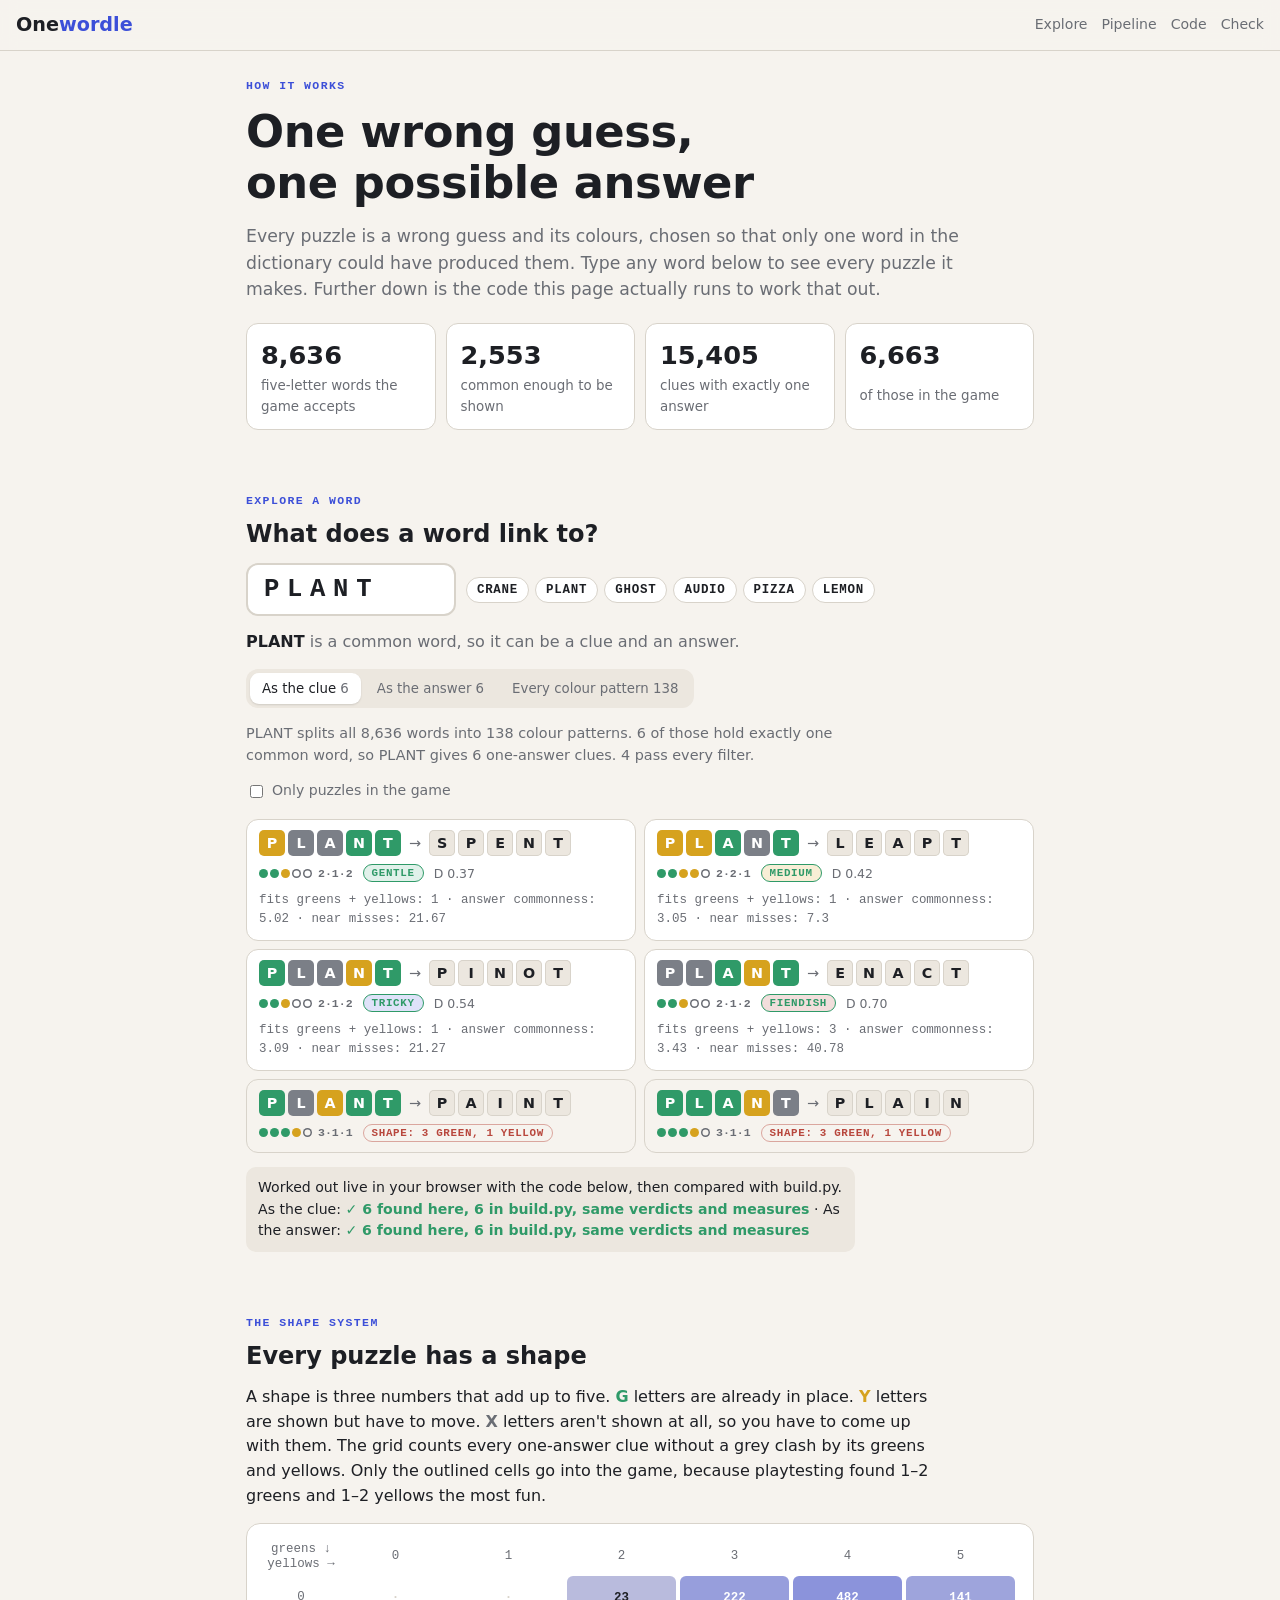
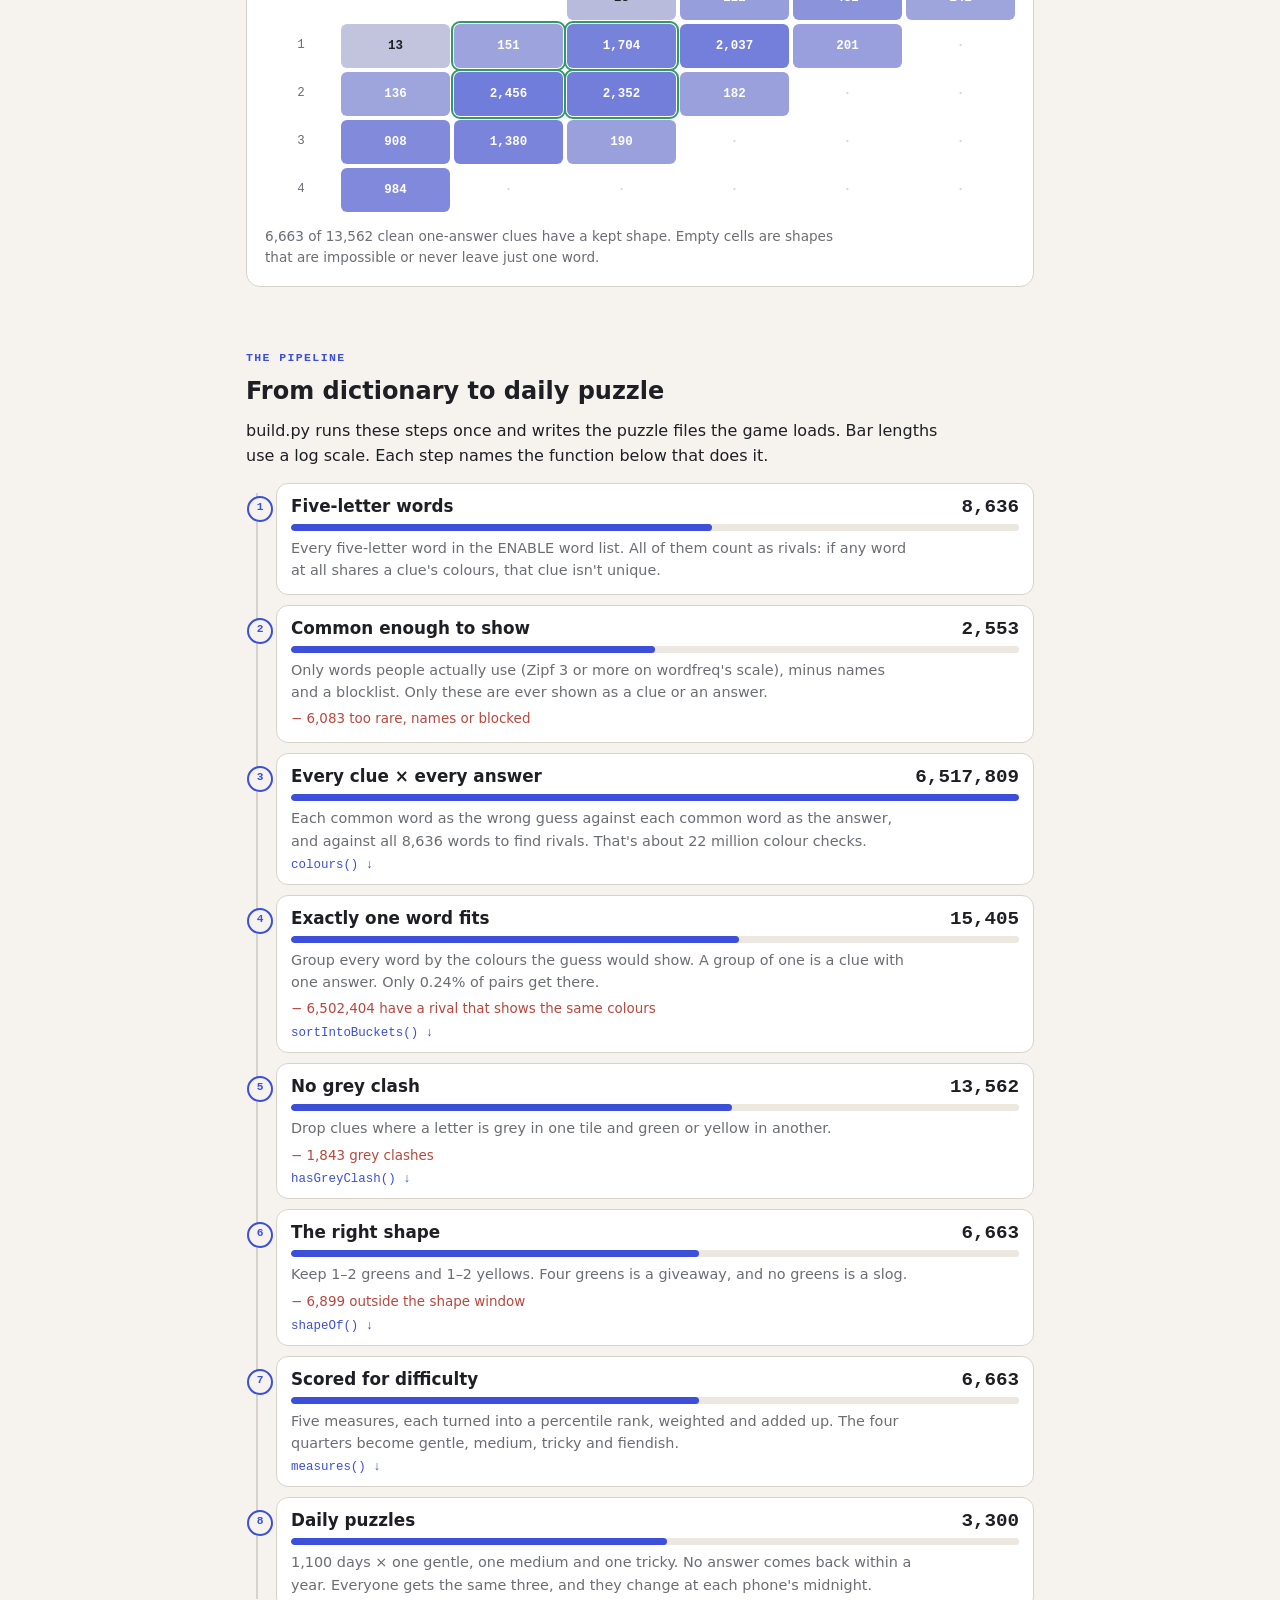
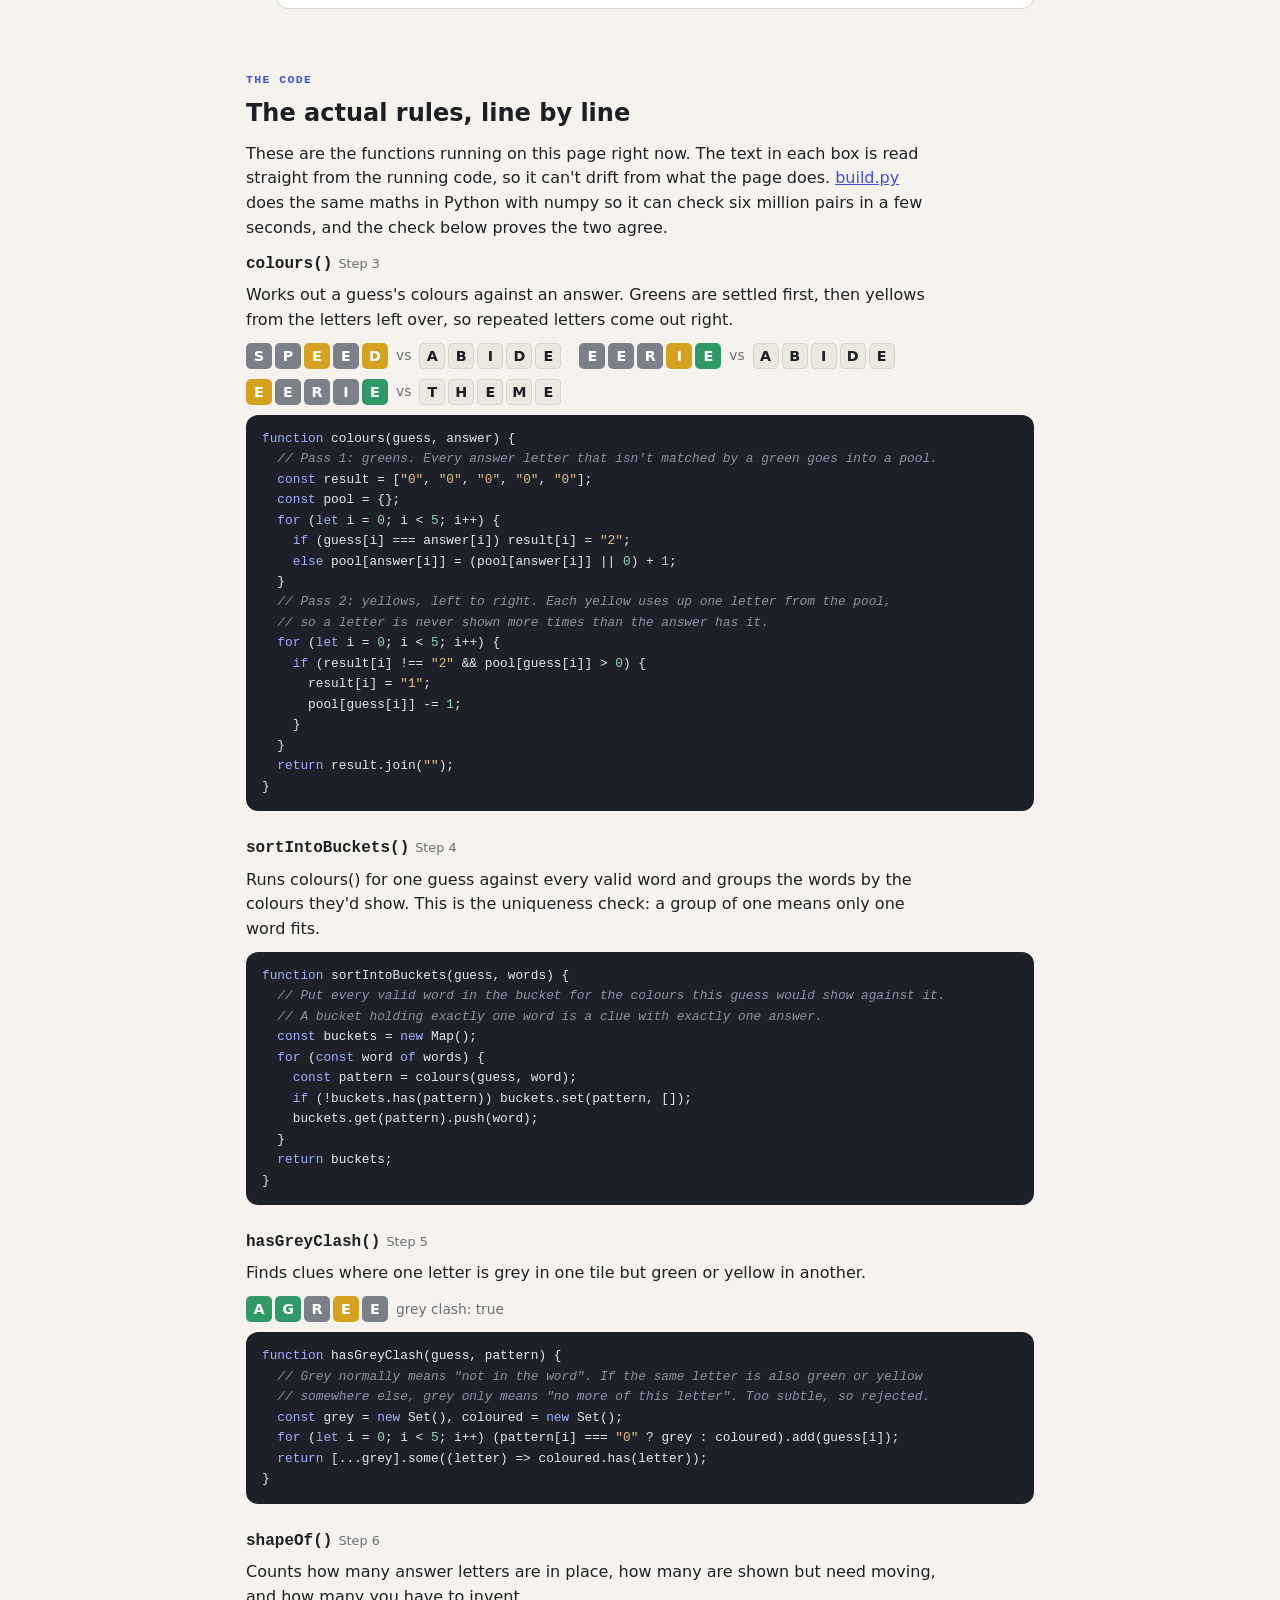
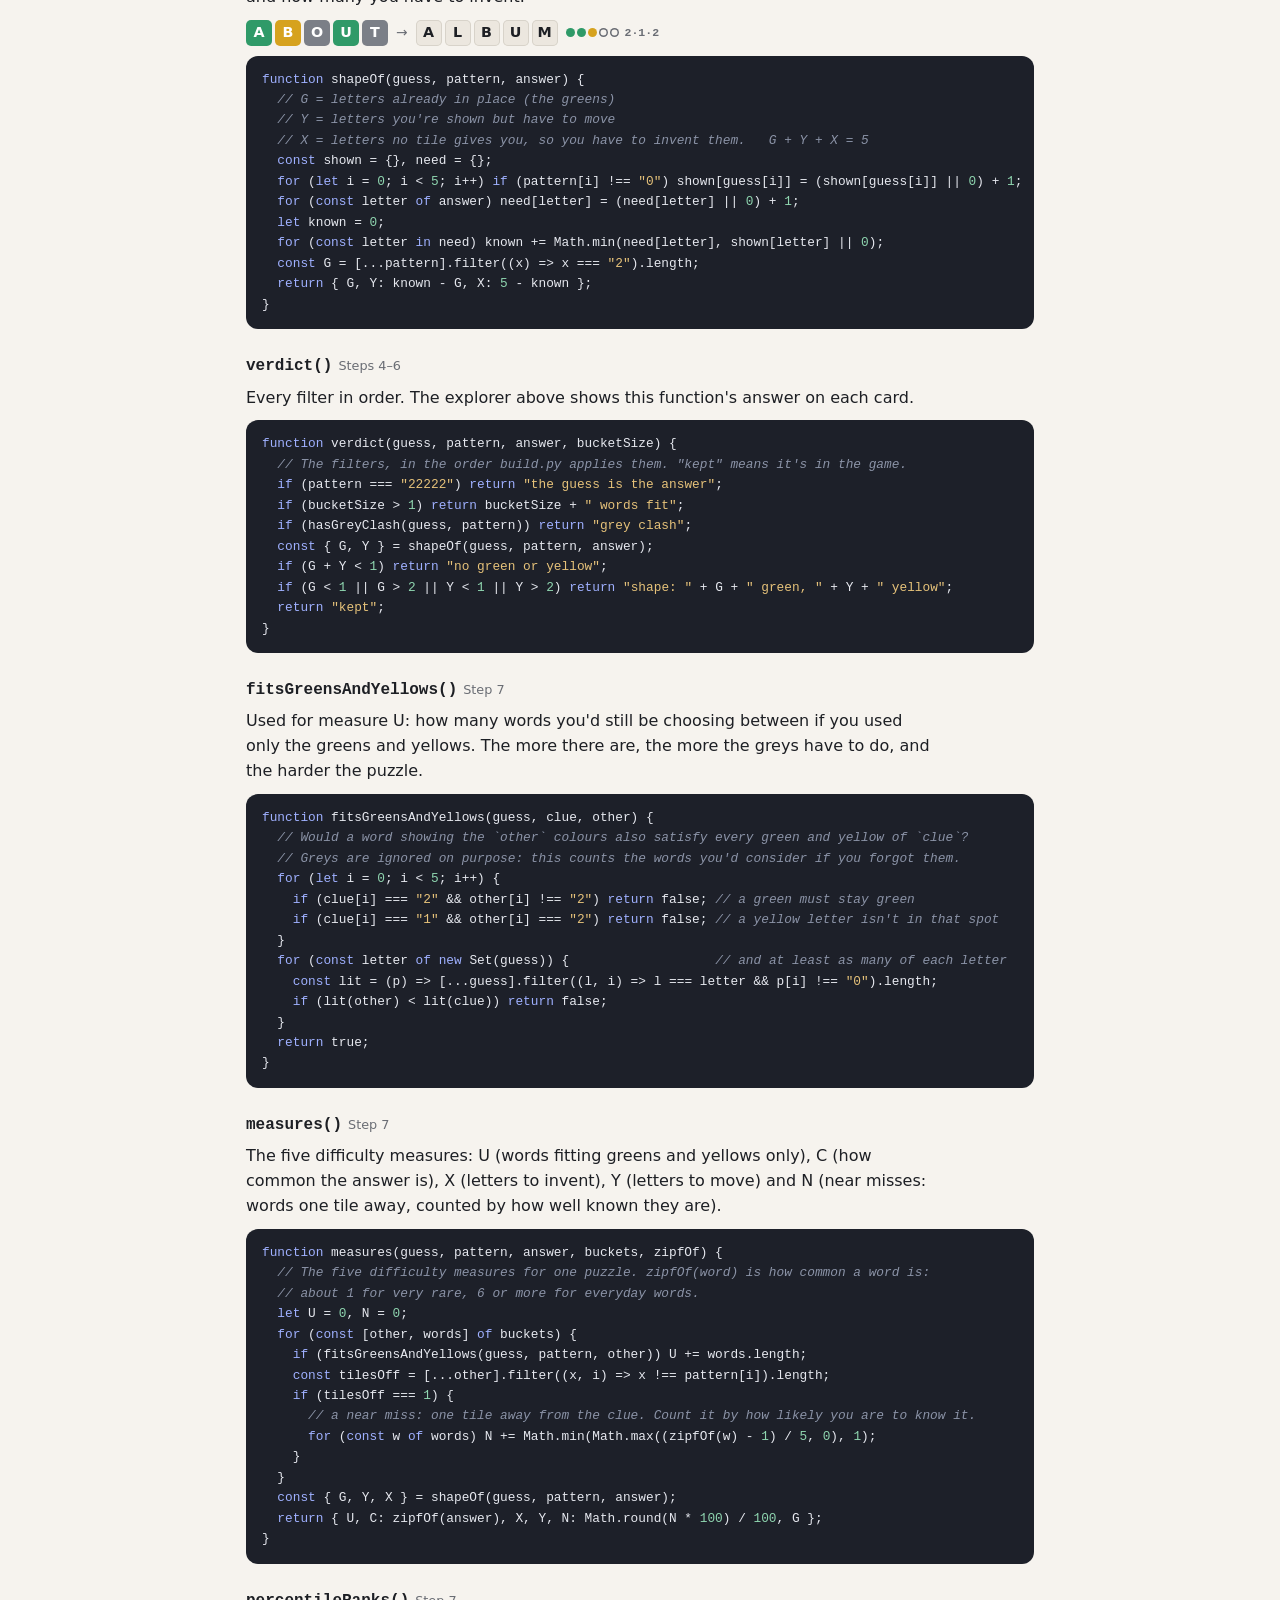
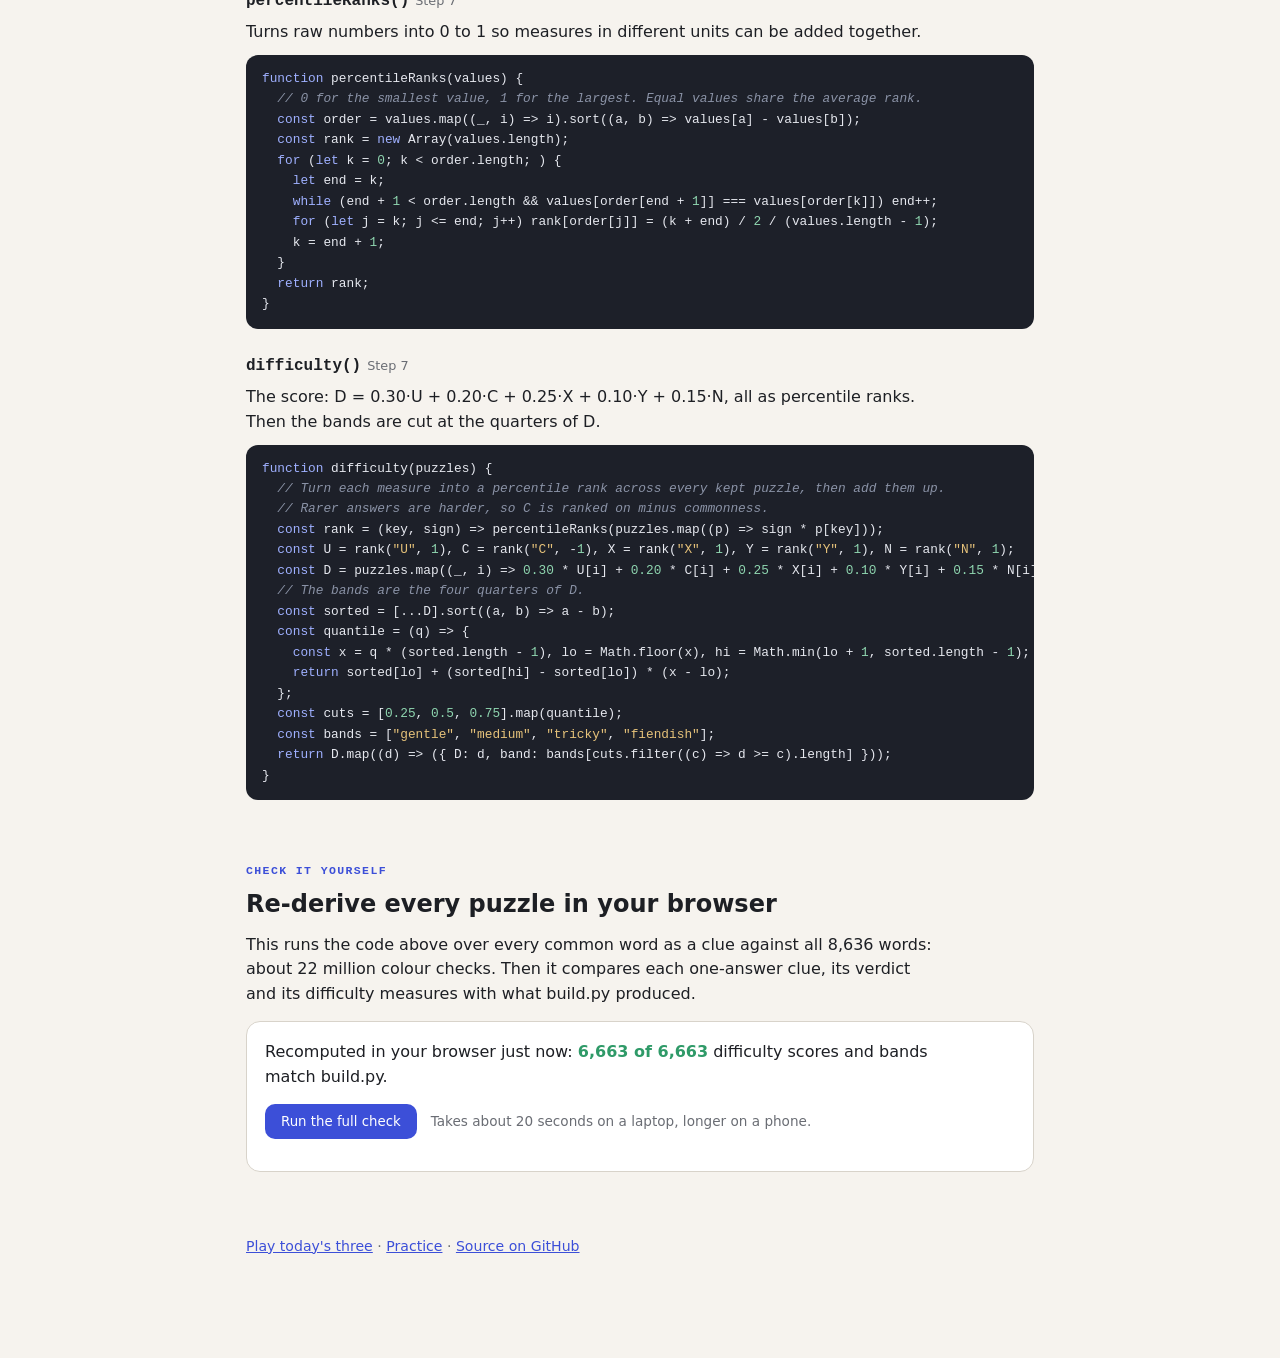
==== docs/how.html @ acbdcfd9 "Add How it works page: word explorer, pipeline, readable rules, in-browser check rules.js holds the " ====
<!doctype html>
<html lang="en">
<head>
<meta charset="utf-8">
<meta name="viewport" content="width=device-width, initial-scale=1, viewport-fit=cover">
<title>How Onewordle Works</title>
<meta name="description" content="Type any five-letter word and see every puzzle it makes, plus the exact code that builds and checks every Onewordle puzzle.">
<meta name="theme-color" content="#3c4fd8">
<link rel="icon" href="favicon.ico" sizes="48x48">
<link rel="apple-touch-icon" href="apple-touch-icon.png">
<link rel="stylesheet" href="how.css">
</head>
<body>
<header class="top">
  <a class="brand" href="./">One<span>wordle</span></a>
  <nav><a href="#explore">Explore</a><a href="#pipeline">Pipeline</a><a href="#code">Code</a><a href="#check">Check</a></nav>
</header>

<div class="wrap">
  <section class="hero">
    <p class="eyebrow">How it works</p>
    <h1>One wrong guess, one possible answer</h1>
    <p class="lead">Every puzzle is a wrong guess and its colours, chosen so that only one word in the dictionary could have produced them. Type any word below to see every puzzle it makes. Further down is the code this page actually runs to work that out.</p>
    <div class="stats" id="stats"></div>
  </section>

  <section id="explore">
    <p class="eyebrow">Explore a word</p>
    <h2>What does a word link to?</h2>
    <div class="finder">
      <input id="word" maxlength="5" autocomplete="off" autocapitalize="none" autocorrect="off" spellcheck="false" inputmode="text" aria-label="Five-letter word" placeholder="plant">
      <div class="chips" id="chips"></div>
    </div>
    <p class="wordinfo" id="wordInfo"></p>
    <div class="seg" role="tablist" id="tabs">
      <button role="tab" data-tab="clue" aria-selected="true">As the clue <span id="nClue"></span></button>
      <button role="tab" data-tab="answer" aria-selected="false">As the answer <span id="nAnswer"></span></button>
      <button role="tab" data-tab="buckets" aria-selected="false">Every colour pattern <span id="nBuckets"></span></button>
    </div>
    <p class="tabnote" id="tabNote"></p>
    <div class="filters" id="filters">
      <label><input type="checkbox" id="onlyKept"> Only puzzles in the game</label>
    </div>
    <div id="results" class="cards"></div>
    <button class="more" id="more" hidden>Show more</button>
    <p class="verify" id="verify"></p>
  </section>

  <section>
    <p class="eyebrow">The shape system</p>
    <h2>Every puzzle has a shape</h2>
    <p>A shape is three numbers that add up to five. <b class="g">G</b> letters are already in place. <b class="y">Y</b> letters are shown but have to move. <b class="x">X</b> letters aren't shown at all, so you have to come up with them. The grid counts every one-answer clue without a grey clash by its greens and yellows. Only the outlined cells go into the game, because playtesting found 1–2 greens and 1–2 yellows the most fun.</p>
    <div class="panel"><div class="scroll"><div class="shapegrid" id="shapeGrid"></div></div>
      <p class="small muted" id="shapeNote"></p></div>
  </section>

  <section id="pipeline">
    <p class="eyebrow">The pipeline</p>
    <h2>From dictionary to daily puzzle</h2>
    <p>build.py runs these steps once and writes the puzzle files the game loads. Bar lengths use a log scale. Each step names the function below that does it.</p>
    <ol class="rail" id="rail"></ol>
  </section>

  <section id="code">
    <p class="eyebrow">The code</p>
    <h2>The actual rules, line by line</h2>
    <p>These are the functions running on this page right now. The text in each box is read straight from the running code, so it can't drift from what the page does. <a href="https://github.com/gavinhaggis/onewordle/blob/main/build.py">build.py</a> does the same maths in Python with numpy so it can check six million pairs in a few seconds, and the check below proves the two agree.</p>
    <div id="fns" class="fns"></div>
  </section>

  <section id="check">
    <p class="eyebrow">Check it yourself</p>
    <h2>Re-derive every puzzle in your browser</h2>
    <p>This runs the code above over every common word as a clue against all 8,636 words: about 22 million colour checks. Then it compares each one-answer clue, its verdict and its difficulty measures with what build.py produced.</p>
    <div class="panel">
      <p id="scoreCheck"></p>
      <div class="auditrow"><button class="primary" id="audit">Run the full check</button><span class="muted small" id="auditNote">Takes about 20 seconds on a laptop, longer on a phone.</span></div>
      <div class="bar" id="auditBar" hidden><i></i></div>
      <p id="auditOut"></p>
    </div>
  </section>

  <footer>
    <a href="./">Play today's three</a> · <a href="practice.html">Practice</a> · <a href="https://github.com/gavinhaggis/onewordle">Source on GitHub</a>
  </footer>
</div>

<script src="words.js"></script>
<script src="how-data.js"></script>
<script src="schedule.js"></script>
<script src="rules.js"></script>
<script src="how.js"></script>
</body>
</html>
---- docs/how.css ----
/* How it works: one reading column; the explorer and code boxes are the two dense parts. */
:root {
  --bg: #f6f3ee; --fg: #1d1f24; --muted: #6a6d74; --line: #d8d3ca; --card: #fff; --soft: #ece7df;
  --green: #2f9a68; --yellow: #d6a21e; --grey: #7b7f87; --accent: #3c4fd8; --drop: #b8473d;
  --code-bg: #1d2029; --code-fg: #e6e8ef; --code-com: #8b93a7; --code-str: #e6c27a; --code-kw: #9fb0ff; --code-num: #8fd6b0;
  --mono: ui-monospace, "SF Mono", Menlo, Consolas, monospace;
}
@media (prefers-color-scheme: dark) {
  :root:not([data-theme="light"]) { --bg: #15171b; --fg: #eceae6; --muted: #9a9ca3; --line: #2d3037; --card: #1e2126;
    --soft: #262a31; --grey: #4a4e56; --accent: #8c9bff; --drop: #e0796f; --code-bg: #0f1116; color-scheme: dark; }
}
:root[data-theme="dark"] { --bg: #15171b; --fg: #eceae6; --muted: #9a9ca3; --line: #2d3037; --card: #1e2126;
  --soft: #262a31; --grey: #4a4e56; --accent: #8c9bff; --drop: #e0796f; --code-bg: #0f1116; color-scheme: dark; }

* { box-sizing: border-box; }
html { scroll-behavior: smooth; scroll-padding-top: 64px; }
body { margin: 0; background: var(--bg); color: var(--fg); font: 16px/1.55 -apple-system, "Segoe UI", system-ui, sans-serif; }
a { color: var(--accent); }
.top { position: sticky; top: 0; z-index: 5; display: flex; justify-content: space-between; align-items: center; gap: 12px;
  padding: 10px max(16px, env(safe-area-inset-left)); background: color-mix(in srgb, var(--bg) 92%, transparent);
  backdrop-filter: blur(8px); border-bottom: 1px solid var(--line); }
.brand { font-weight: 700; font-size: 1.2rem; color: var(--fg); text-decoration: none; }
.brand span { color: var(--accent); }
.top nav { display: flex; gap: 14px; font-size: .88rem; }
.top nav a { color: var(--muted); text-decoration: none; }
.top nav a:hover { color: var(--fg); }
@media (max-width: 420px) { .top nav { gap: 10px; font-size: .8rem; } }

.wrap { max-width: 820px; margin: 0 auto; padding: 28px 16px 80px; display: grid; gap: 64px; }
section { display: grid; gap: 14px; min-width: 0; }
h1, h2, h3 { margin: 0; line-height: 1.15; text-wrap: balance; }
h1 { font-size: clamp(1.9rem, 6vw, 2.8rem); letter-spacing: -.01em; }
h2 { font-size: 1.5rem; }
h3 { font-size: 1.05rem; }
p { margin: 0; max-width: 68ch; }
.lead { font-size: 1.08rem; color: var(--muted); }
.eyebrow { margin: 0; font: 600 .72rem var(--mono); letter-spacing: .12em; text-transform: uppercase; color: var(--accent); }
.muted { color: var(--muted); } .small { font-size: .85rem; }
b.g { color: var(--green); } b.y { color: var(--yellow); } b.x { color: var(--muted); }
.panel { background: var(--card); border: 1px solid var(--line); border-radius: 14px; padding: 18px; display: grid; gap: 14px; min-width: 0; }
.scroll { overflow-x: auto; }

/* stats */
.stats { display: grid; grid-template-columns: repeat(auto-fit, minmax(150px, 1fr)); gap: 10px; margin-top: 6px; }
.stat { background: var(--card); border: 1px solid var(--line); border-radius: 12px; padding: 12px 14px; display: grid; }
.stat b { font-size: 1.6rem; font-variant-numeric: tabular-nums; }
.stat span { color: var(--muted); font-size: .84rem; }

/* tiles */
.tiles { display: inline-flex; gap: 3px; vertical-align: middle; flex: none; }
.t { --ts: 26px; width: var(--ts); height: var(--ts); display: grid; place-items: center; border-radius: 5px;
  font: 700 calc(var(--ts) * .55)/1 -apple-system, system-ui, sans-serif; text-transform: uppercase; color: #fff; }
.t.s0 { background: var(--grey); } .t.s1 { background: var(--yellow); } .t.s2 { background: var(--green); }
.t.plain { background: var(--soft); color: var(--fg); box-shadow: inset 0 0 0 1px var(--line); }
.t.hidden { background: repeating-linear-gradient(135deg, var(--soft) 0 4px, var(--line) 4px 6px); color: var(--muted); }
.lg .t { --ts: 40px; }

/* explorer */
.finder { display: flex; flex-wrap: wrap; gap: 10px; align-items: center; }
#word { font: 700 1.6rem/1 var(--mono); letter-spacing: .3em; text-transform: uppercase; width: 8.2em; padding: 10px 12px 10px 16px;
  border-radius: 12px; border: 2px solid var(--line); background: var(--card); color: var(--fg); }
#word:focus { outline: none; border-color: var(--accent); }
.chips { display: flex; flex-wrap: wrap; gap: 6px; }
.chip { font: 600 .78rem var(--mono); text-transform: uppercase; letter-spacing: .06em; padding: 5px 10px; border-radius: 99px;
  border: 1px solid var(--line); background: var(--card); color: var(--fg); cursor: pointer; }
.wordinfo { color: var(--muted); min-height: 1.5em; }
.wordinfo b { color: var(--fg); }
.seg { display: flex; flex-wrap: wrap; gap: 4px; padding: 4px; background: var(--soft); border-radius: 12px; justify-self: start; max-width: 100%; }
.seg button { border: 0; background: transparent; color: var(--muted); font: 600 .86rem/1.2 inherit; font-family: inherit;
  padding: 8px 12px; border-radius: 9px; cursor: pointer; }
.seg button[aria-selected="true"] { background: var(--card); color: var(--fg); box-shadow: 0 1px 2px rgb(0 0 0 / .12); }
.seg button span { font-weight: 500; color: var(--muted); font-variant-numeric: tabular-nums; }
.tabnote { color: var(--muted); font-size: .9rem; }
.filters { font-size: .88rem; color: var(--muted); }
.filters label { display: inline-flex; gap: 6px; align-items: center; cursor: pointer; }

.cards { display: grid; grid-template-columns: repeat(auto-fill, minmax(290px, 1fr)); gap: 8px; }
.card { background: var(--card); border: 1px solid var(--line); border-radius: 12px; padding: 10px 12px; display: grid; gap: 8px; min-width: 0; }
.card.out { background: transparent; }
.pair { display: flex; align-items: center; gap: 8px; }
.pair .arrow { color: var(--muted); font-size: .9rem; }
.pair button.tiles { border: 0; padding: 0; background: none; cursor: pointer; border-radius: 6px; }
.pair button.tiles:hover .t { filter: brightness(1.08); }
.meta { display: flex; flex-wrap: wrap; gap: 6px 10px; align-items: center; font-size: .78rem; color: var(--muted); }
.pill { font: 600 .68rem var(--mono); text-transform: uppercase; letter-spacing: .06em; padding: 2px 8px; border-radius: 99px; border: 1px solid var(--line); }
.pill.kept { border-color: var(--green); color: var(--green); }
.pill.cut { color: var(--drop); border-color: color-mix(in srgb, var(--drop) 45%, transparent); }
.pill.band-gentle { background: color-mix(in srgb, var(--green) 14%, transparent); }
.pill.band-medium { background: color-mix(in srgb, var(--yellow) 18%, transparent); }
.pill.band-tricky { background: color-mix(in srgb, var(--accent) 16%, transparent); }
.pill.band-fiendish { background: color-mix(in srgb, var(--drop) 18%, transparent); }
.shape { display: inline-flex; gap: 2px; align-items: center; }
.shape i { width: 9px; height: 9px; border-radius: 50%; display: inline-block; }
.shape i.g { background: var(--green); } .shape i.y { background: var(--yellow); } .shape i.x { box-shadow: inset 0 0 0 1.5px var(--muted); }
.shape em { font: 600 .72rem var(--mono); font-style: normal; margin-left: 4px; }
.why { font-size: .78rem; color: var(--muted); font-family: var(--mono); }

.bucket { display: grid; grid-template-columns: auto 1fr; gap: 6px 12px; align-items: center; padding: 8px 10px;
  border-radius: 10px; background: var(--card); border: 1px solid var(--line); }
.bucket.one { border-color: var(--green); }
.bucket .n { font: 700 .95rem var(--mono); font-variant-numeric: tabular-nums; }
.bucket .ws { grid-column: 1 / -1; font: .78rem/1.6 var(--mono); color: var(--muted); text-transform: uppercase; word-spacing: .3em; overflow-wrap: anywhere; }
.bucket .ws b { color: var(--fg); }
.bucketlist { display: grid; gap: 6px; grid-template-columns: repeat(auto-fill, minmax(290px, 1fr)); }
.more { justify-self: start; border: 1px solid var(--line); background: var(--card); color: var(--fg); border-radius: 10px; padding: 8px 14px; font: inherit; cursor: pointer; }
.verify { font-size: .88rem; padding: 10px 12px; border-radius: 10px; background: var(--soft); }
.verify:empty { display: none; }
.ok { color: var(--green); font-weight: 700; } .no { color: var(--drop); font-weight: 700; }
.empty { color: var(--muted); padding: 16px; border: 1px dashed var(--line); border-radius: 12px; }

/* shape grid */
.shapegrid { display: grid; grid-template-columns: 72px repeat(6, minmax(46px, 1fr)); gap: 4px; min-width: 400px; font-size: .78rem; }
.shapegrid .h { display: grid; place-items: center; color: var(--muted); font-family: var(--mono); text-align: center; line-height: 1.2; }
.cell { height: 44px; border-radius: 6px; display: grid; place-items: center; font: 600 .78rem var(--mono); font-variant-numeric: tabular-nums;
  background: color-mix(in srgb, var(--accent) calc(var(--a) * 70%), var(--soft)); color: var(--fg); }
.cell.dark { color: #fff; }
.cell.keep { outline: 2px solid var(--green); outline-offset: 1px; }
.cell.none { background: transparent; color: var(--line); }

/* pipeline */
.rail { list-style: none; margin: 0; padding: 0 0 0 30px; position: relative; display: grid; gap: 10px; counter-reset: s; }
.rail::before { content: ""; position: absolute; left: 10px; top: 10px; bottom: 10px; width: 2px; background: var(--line); }
.rail li { position: relative; background: var(--card); border: 1px solid var(--line); border-radius: 12px; padding: 12px 14px; display: grid; gap: 6px; counter-increment: s; }
.rail li::before { content: counter(s); position: absolute; left: -30px; top: 12px; width: 22px; height: 22px; border-radius: 50%;
  background: var(--bg); border: 2px solid var(--accent); color: var(--accent); font: 600 .7rem/18px var(--mono); text-align: center; }
.rail .head { display: flex; justify-content: space-between; gap: 10px; align-items: baseline; flex-wrap: wrap; }
.rail .count { font: 700 1.2rem var(--mono); font-variant-numeric: tabular-nums; }
.rail p { color: var(--muted); font-size: .9rem; }
.rail .fn { font: .78rem var(--mono); color: var(--accent); text-decoration: none; }
.rail .drop { color: var(--drop); font-size: .84rem; }
.bar { height: 7px; border-radius: 4px; background: var(--soft); overflow: hidden; }
.bar i { display: block; height: 100%; width: 0; background: var(--accent); border-radius: 4px; transition: width .2s; }

/* code */
.fns { display: grid; gap: 28px; counter-reset: f; }
.fn-block { display: grid; gap: 10px; min-width: 0; }
.fn-block h3 { font-family: var(--mono); font-size: 1rem; }
.fn-block h3 small { font-family: -apple-system, system-ui, sans-serif; font-weight: 500; color: var(--muted); font-size: .8rem; margin-left: 6px; }
.fn-block .demo { display: flex; flex-wrap: wrap; gap: 10px 18px; font-size: .86rem; color: var(--muted); }
.fn-block .demo > span { display: inline-flex; gap: 8px; align-items: center; }
pre.code { margin: 0; background: var(--code-bg); color: var(--code-fg); border-radius: 12px; padding: 14px 16px; overflow-x: auto;
  font: .8rem/1.6 var(--mono); tab-size: 2; }
pre.code .c { color: var(--code-com); font-style: italic; }
pre.code .s { color: var(--code-str); }
pre.code .k { color: var(--code-kw); }
pre.code .n { color: var(--code-num); }

/* check */
.auditrow { display: flex; flex-wrap: wrap; gap: 10px 14px; align-items: center; }
button.primary { font: 600 .95rem inherit; font-family: inherit; background: var(--accent); color: #fff; border: 0; border-radius: 10px; padding: 10px 16px; cursor: pointer; }
button:focus-visible, input:focus-visible { outline: 2px solid var(--accent); outline-offset: 2px; }
footer { color: var(--muted); font-size: .88rem; }
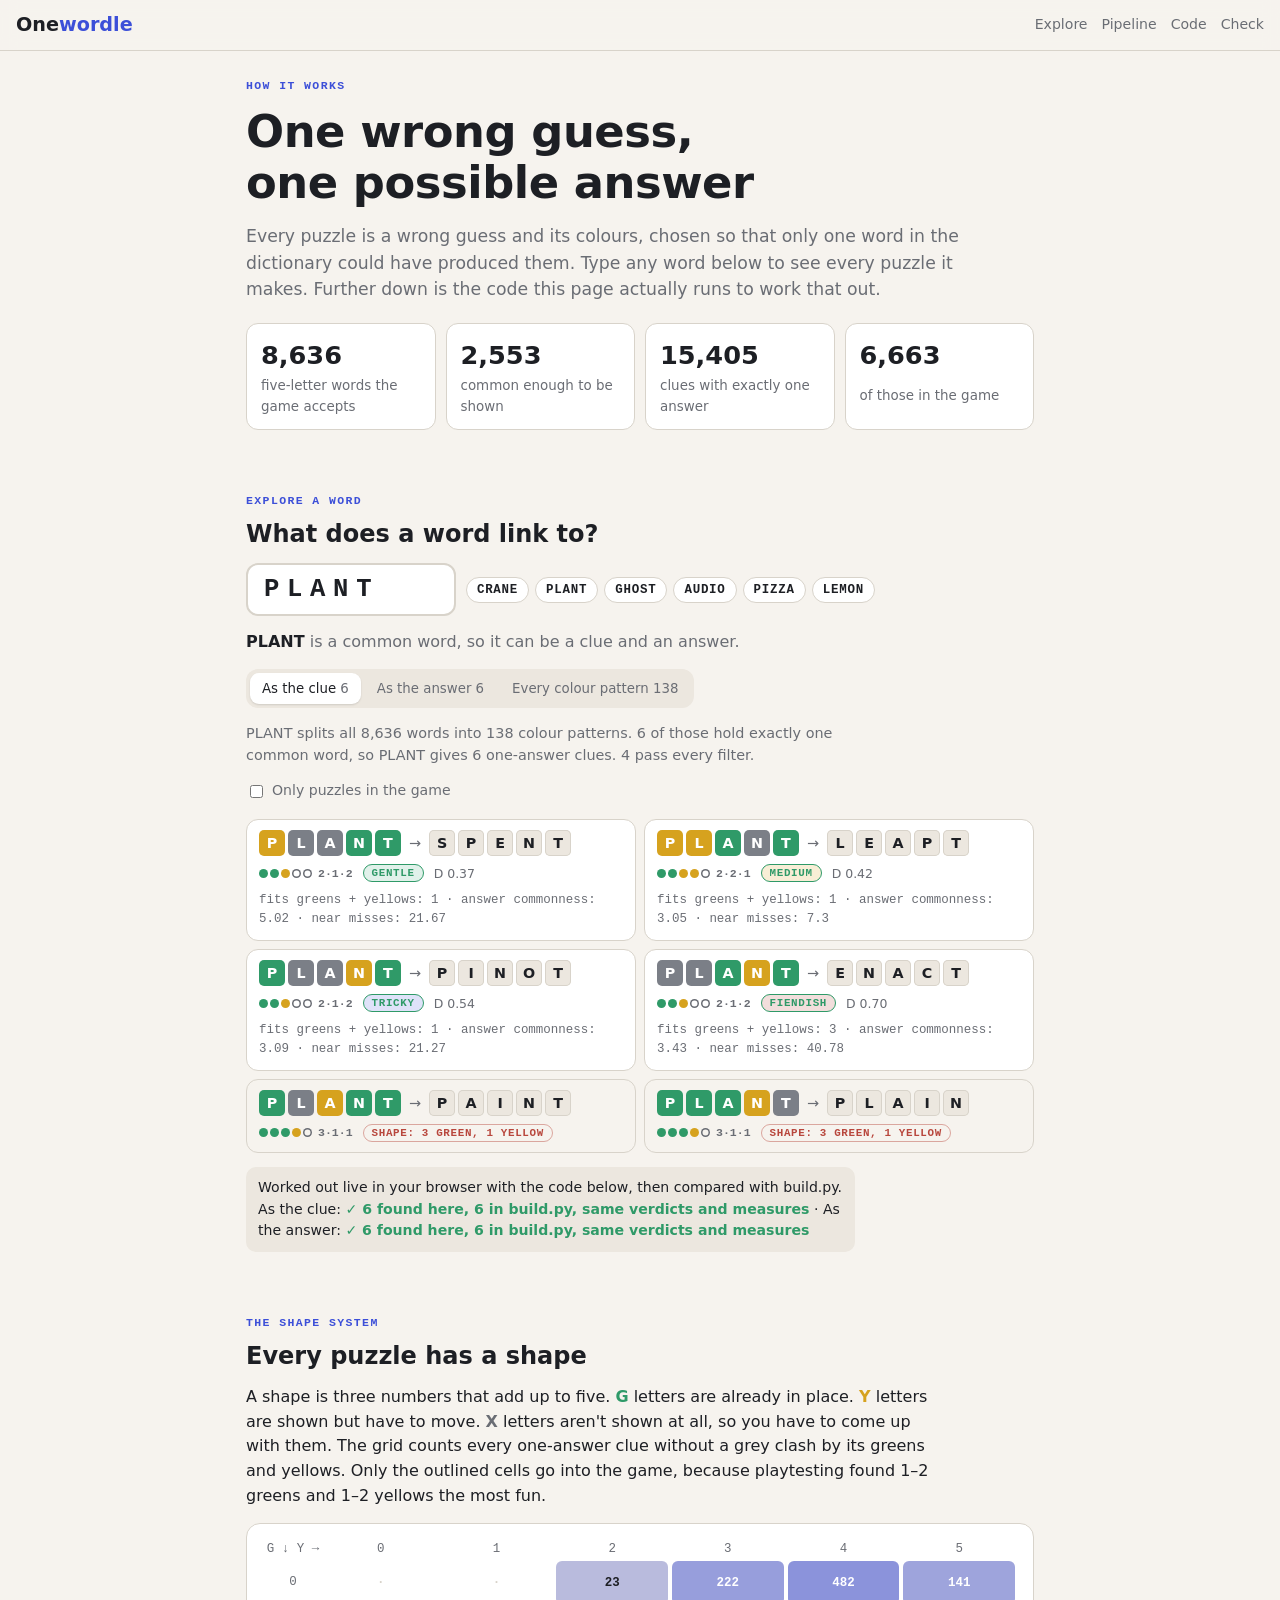
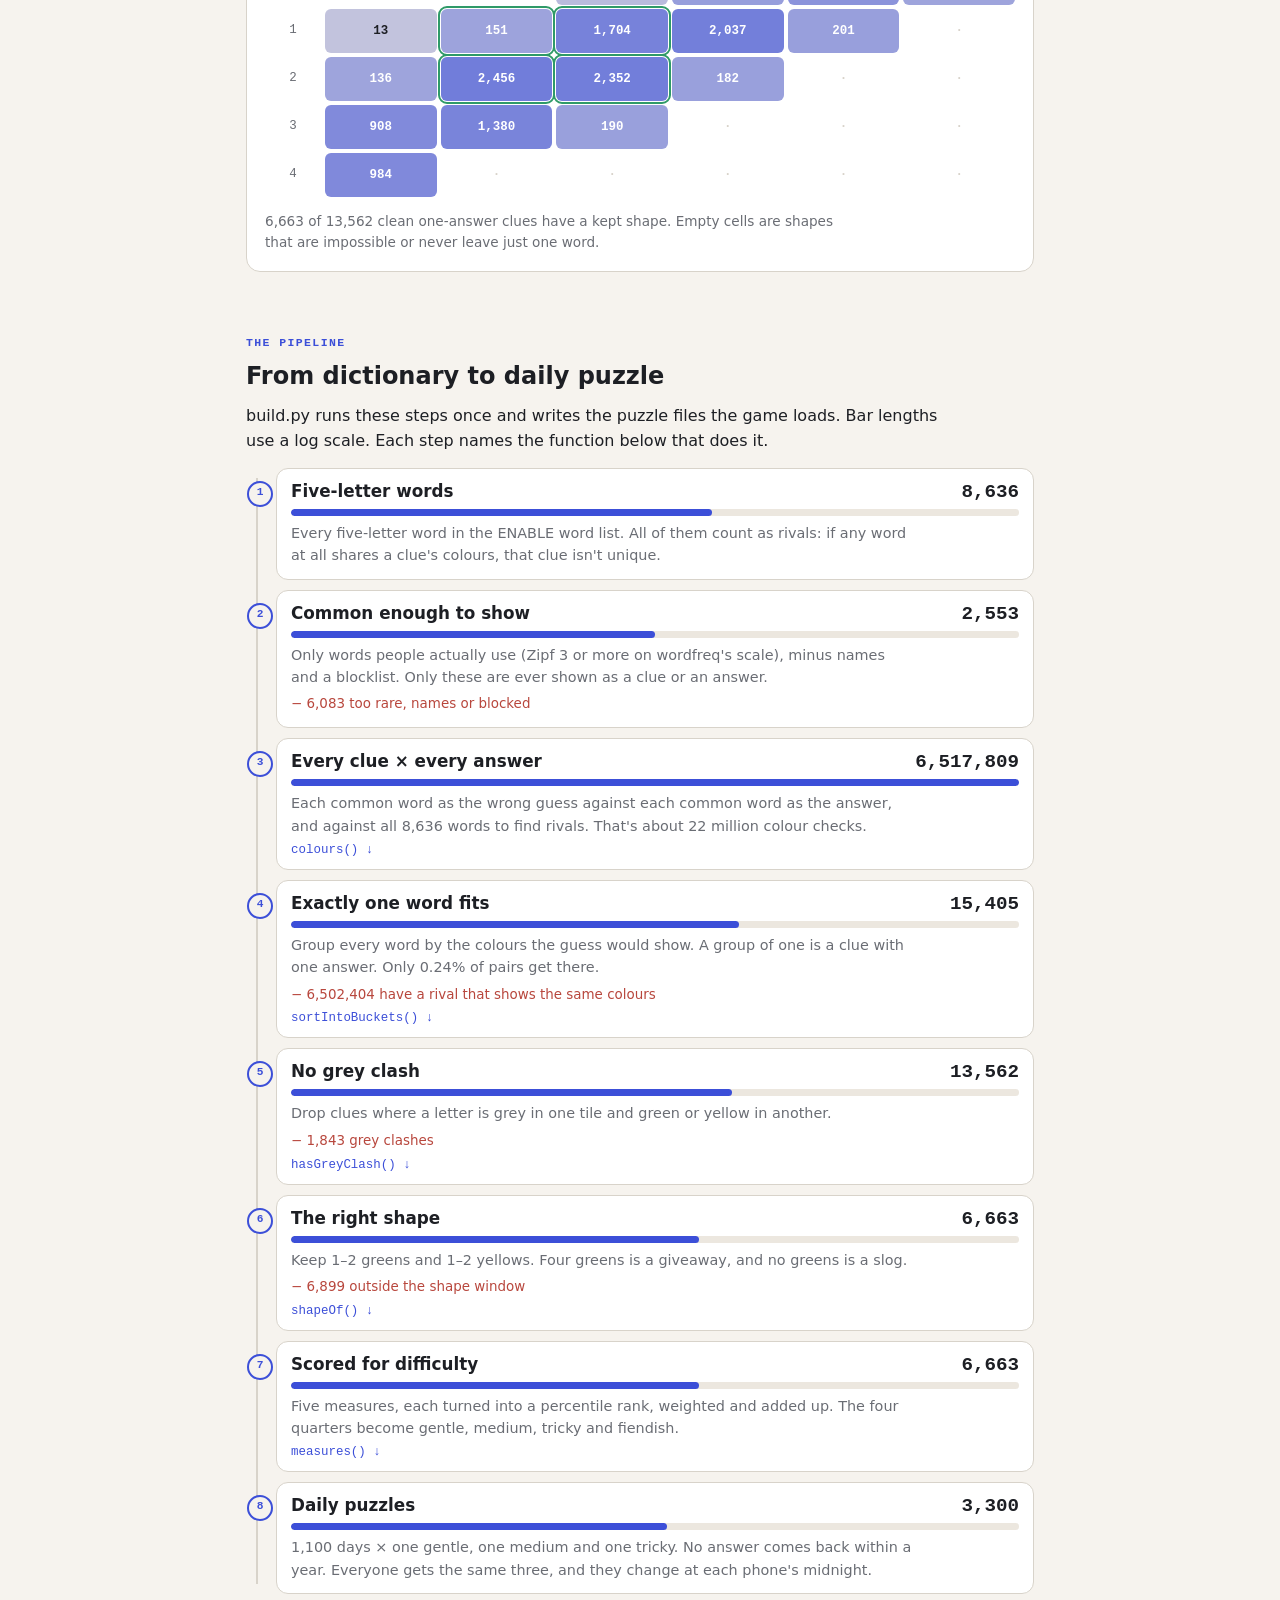
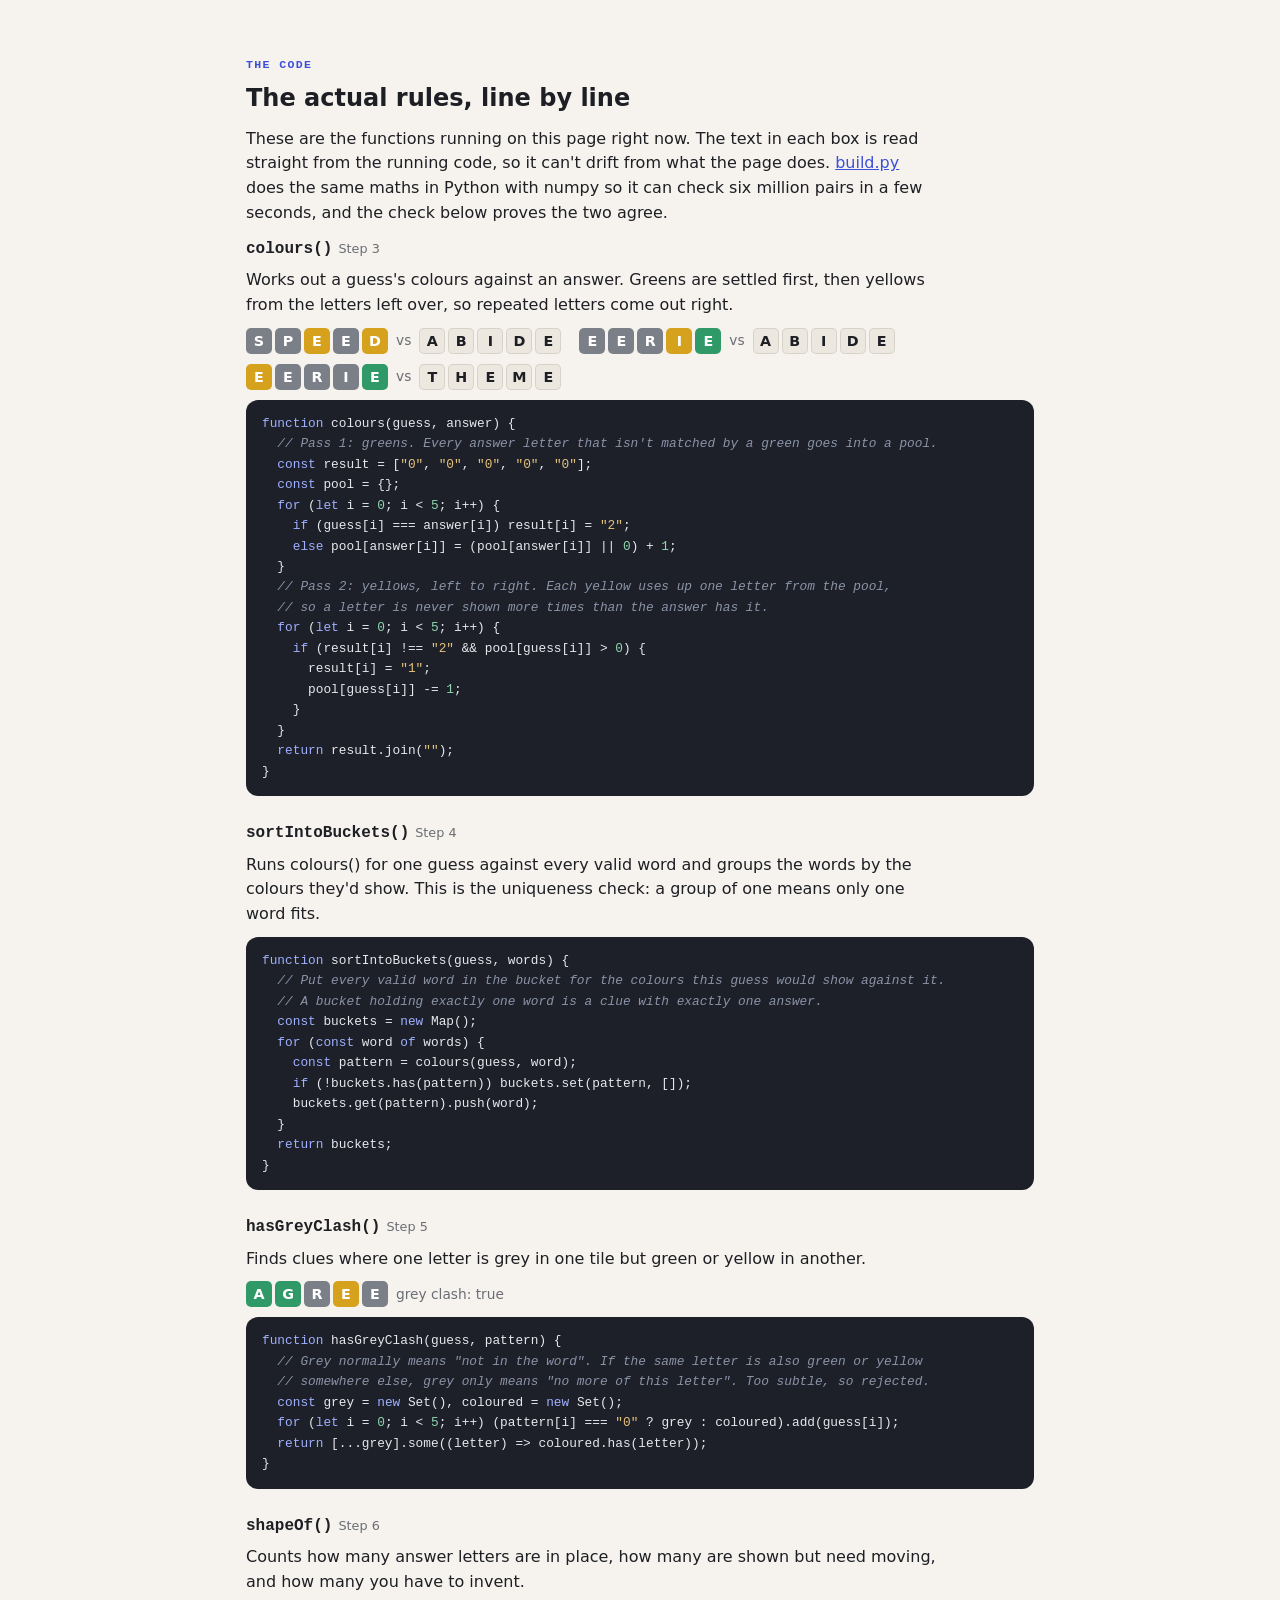
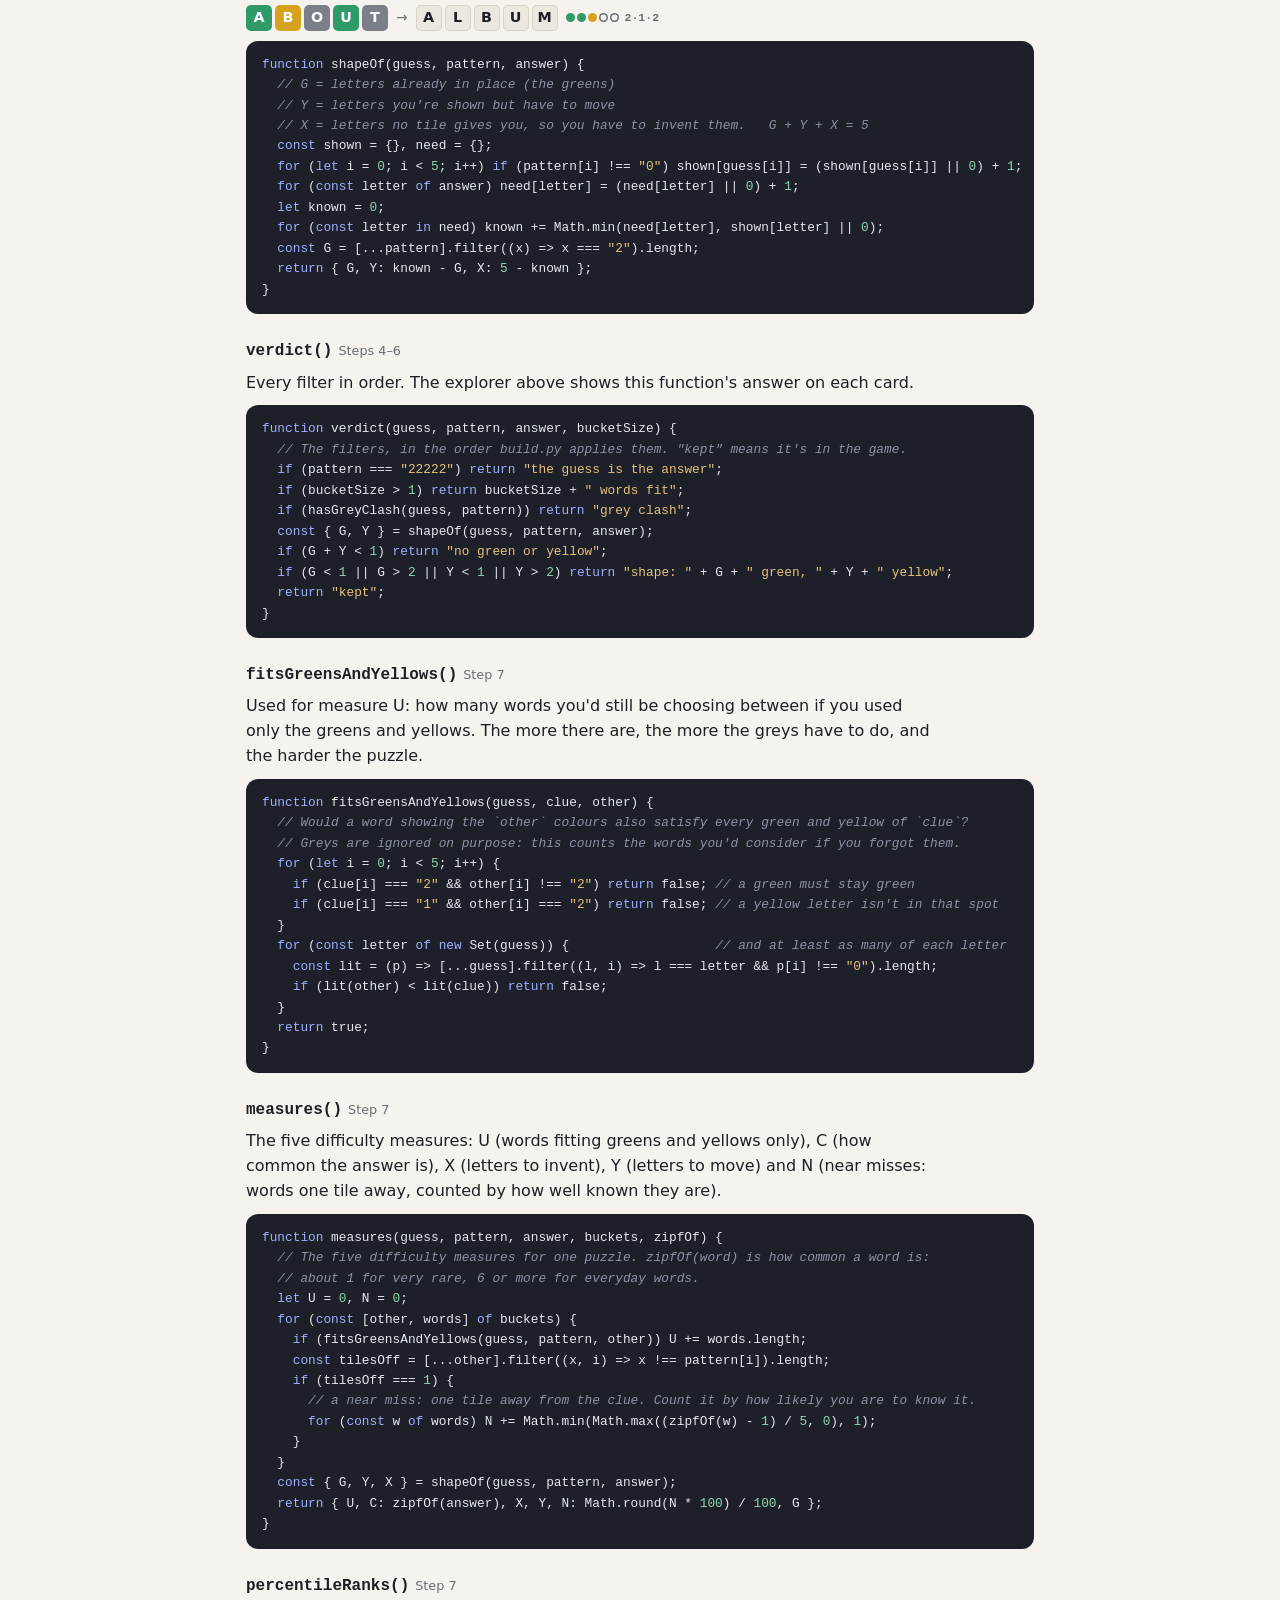
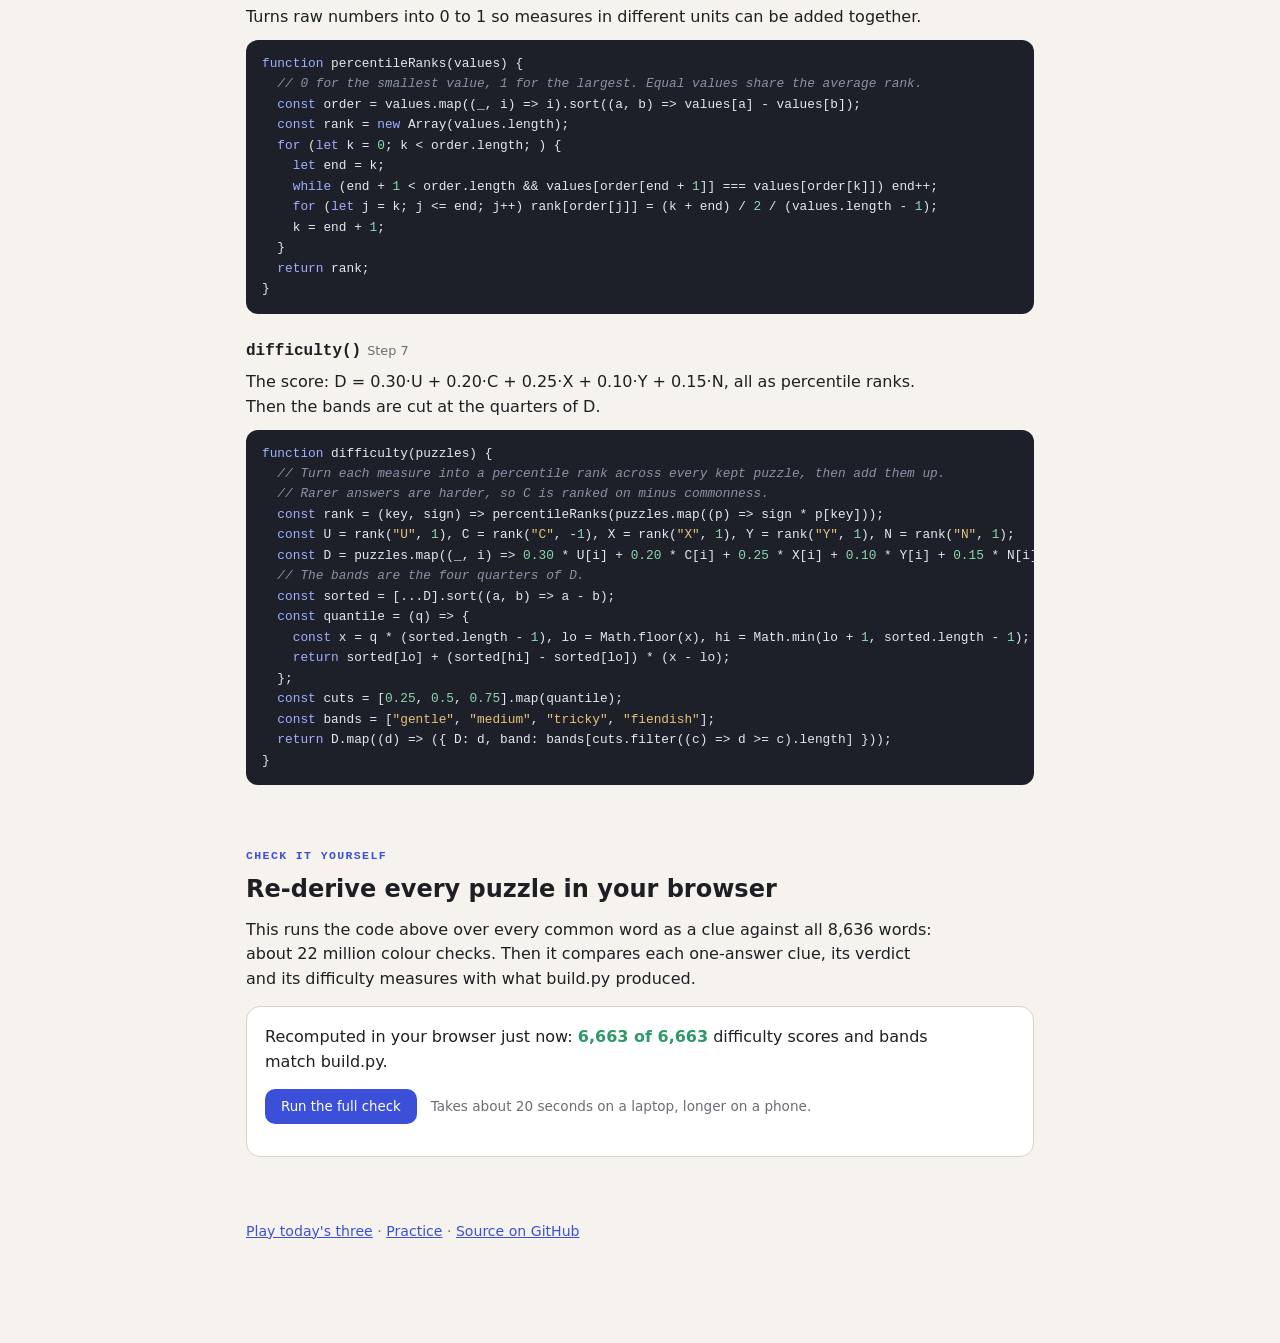
==== commit 2f17608c: "How it works: wrap code demos on phones, cache-bust assets Co-Authored-By: Claude Opus 5.5 <noreply@" ====
--- a/docs/how.html
+++ b/docs/how.html
@@ -8,7 +8,7 @@
 <meta name="theme-color" content="#3c4fd8">
 <link rel="icon" href="favicon.ico" sizes="48x48">
 <link rel="apple-touch-icon" href="apple-touch-icon.png">
-<link rel="stylesheet" href="how.css">
+<link rel="stylesheet" href="how.css?v=3">
 </head>
 <body>
 <header class="top">
@@ -88,7 +88,7 @@
 <script src="words.js"></script>
 <script src="how-data.js"></script>
 <script src="schedule.js"></script>
-<script src="rules.js"></script>
-<script src="how.js"></script>
+<script src="rules.js?v=3"></script>
+<script src="how.js?v=3"></script>
 </body>
 </html>
--- a/docs/how.css
+++ b/docs/how.css
@@ -38,7 +38,8 @@
 .muted { color: var(--muted); } .small { font-size: .85rem; }
 b.g { color: var(--green); } b.y { color: var(--yellow); } b.x { color: var(--muted); }
 .panel { background: var(--card); border: 1px solid var(--line); border-radius: 14px; padding: 18px; display: grid; gap: 14px; min-width: 0; }
-.scroll { overflow-x: auto; }
+.scroll { overflow-x: auto; min-width: 0; }
+.panel > * { min-width: 0; }
 
 /* stats */
 .stats { display: grid; grid-template-columns: repeat(auto-fit, minmax(150px, 1fr)); gap: 10px; margin-top: 6px; }
@@ -109,7 +110,8 @@
 .empty { color: var(--muted); padding: 16px; border: 1px dashed var(--line); border-radius: 12px; }
 
 /* shape grid */
-.shapegrid { display: grid; grid-template-columns: 72px repeat(6, minmax(46px, 1fr)); gap: 4px; min-width: 400px; font-size: .78rem; }
+.shapegrid { display: grid; grid-template-columns: 56px repeat(6, minmax(36px, 1fr)); gap: 4px; min-width: 280px; font-size: .78rem; }
+@media (max-width: 420px) { .cell { font-size: .66rem; height: 38px; } .shapegrid .h { font-size: .66rem; } }
 .shapegrid .h { display: grid; place-items: center; color: var(--muted); font-family: var(--mono); text-align: center; line-height: 1.2; }
 .cell { height: 44px; border-radius: 6px; display: grid; place-items: center; font: 600 .78rem var(--mono); font-variant-numeric: tabular-nums;
   background: color-mix(in srgb, var(--accent) calc(var(--a) * 70%), var(--soft)); color: var(--fg); }
@@ -137,7 +139,8 @@
 .fn-block h3 { font-family: var(--mono); font-size: 1rem; }
 .fn-block h3 small { font-family: -apple-system, system-ui, sans-serif; font-weight: 500; color: var(--muted); font-size: .8rem; margin-left: 6px; }
 .fn-block .demo { display: flex; flex-wrap: wrap; gap: 10px 18px; font-size: .86rem; color: var(--muted); }
-.fn-block .demo > span { display: inline-flex; gap: 8px; align-items: center; }
+.fn-block .demo > span { display: inline-flex; flex-wrap: wrap; gap: 8px; align-items: center; }
+.fn-block > * { min-width: 0; }
 pre.code { margin: 0; background: var(--code-bg); color: var(--code-fg); border-radius: 12px; padding: 14px 16px; overflow-x: auto;
   font: .8rem/1.6 var(--mono); tab-size: 2; }
 pre.code .c { color: var(--code-com); font-style: italic; }
